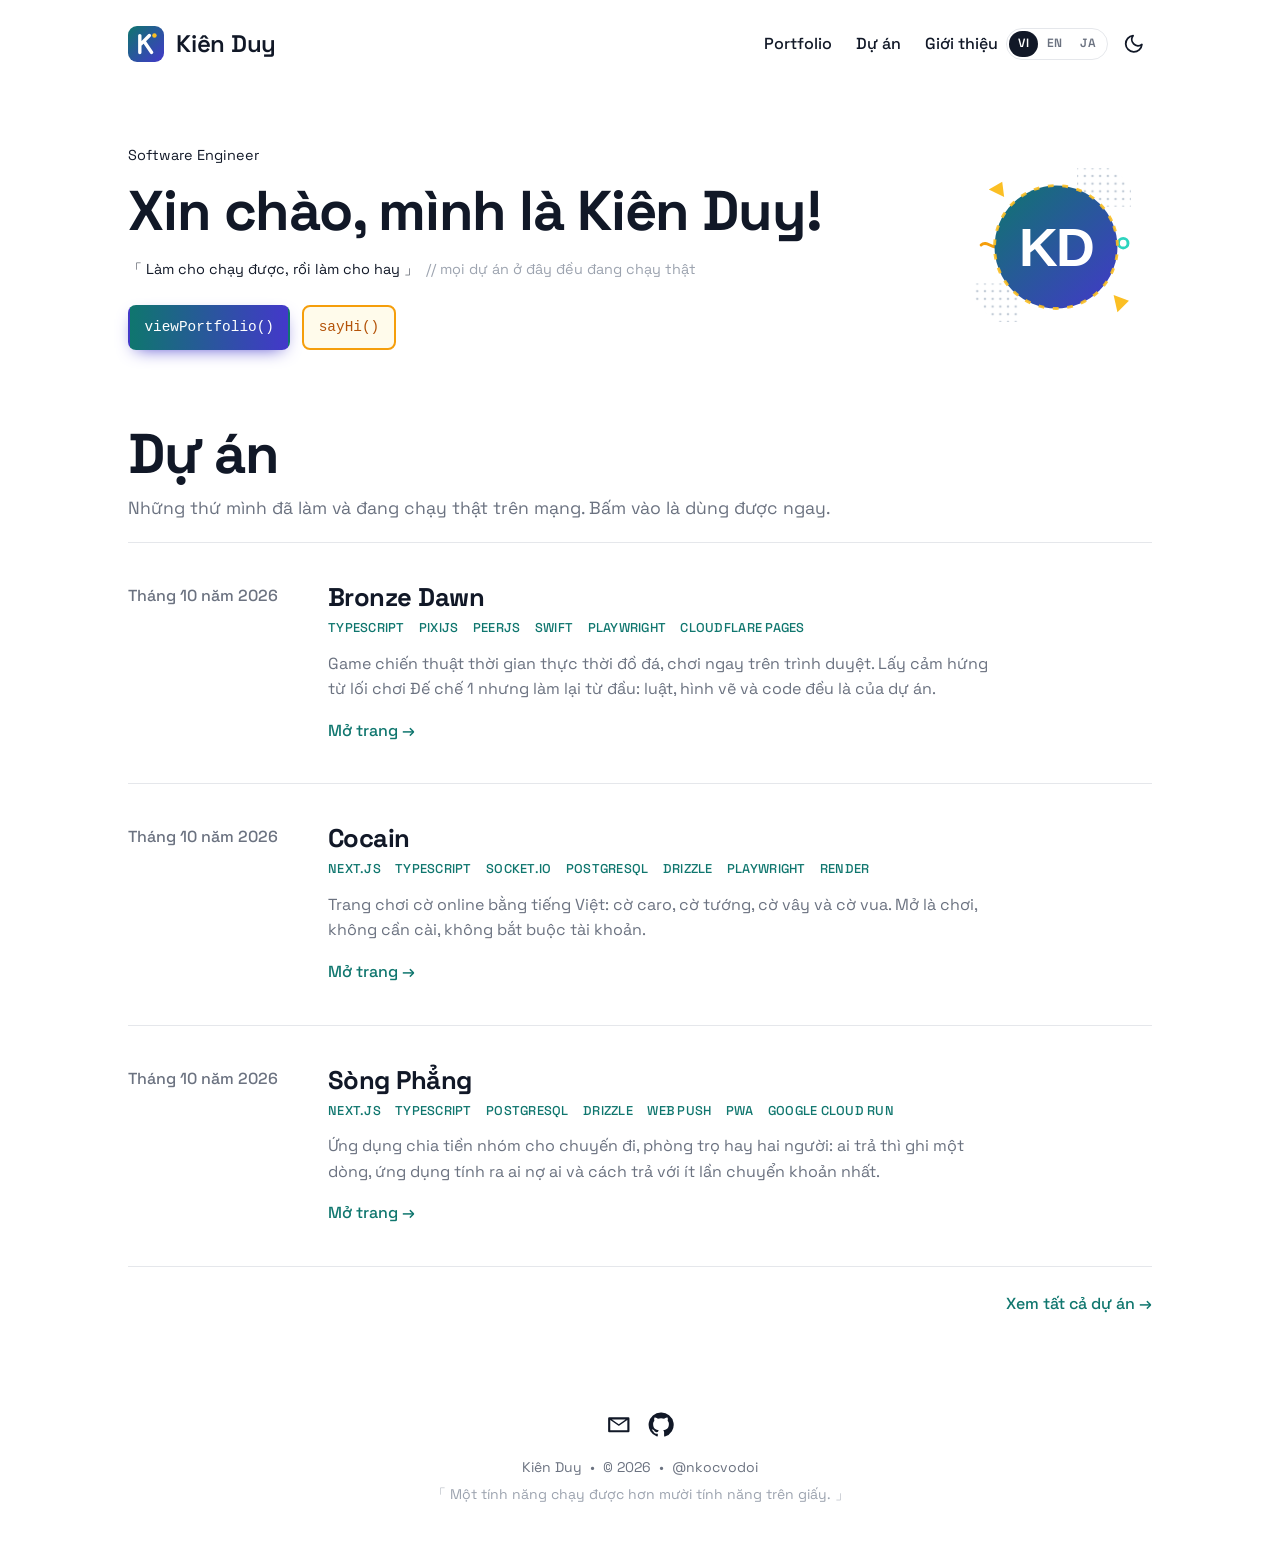
==== index.html @ 6a5aca80 "Personal site and portfolio for Kiên Duy Home page in the layout of vanhuy.dev with the live project" ====
<!doctype html>
<html lang="vi">
<head>
  <meta charset="utf-8">
  <meta name="viewport" content="width=device-width, initial-scale=1">
  <title>Kiên Duy</title>
  <meta name="description" content="Kiên Duy, Software Engineer. Bronze Dawn, Cocain, Sòng Phẳng: ba sản phẩm đang chạy thật.">
  <meta property="og:title" content="Kiên Duy">
  <meta property="og:description" content="Bronze Dawn, Cocain, Sòng Phẳng: ba sản phẩm đang chạy thật.">
  <meta property="og:image" content="https://nkocvodoi.github.io/portfolio/assets/img/bronzedawn.jpg">
  <meta name="theme-color" content="#0f766e">
  <link rel="icon" href="assets/img/logo.svg" type="image/svg+xml">
  <script>
    (function () {
      var d = document.documentElement;
      try {
        var t = localStorage.getItem('theme'); if (t) d.dataset.theme = t;
        var l = new URLSearchParams(location.search).get('lang') || localStorage.getItem('lang');
        if (l === 'en' || l === 'ja') { d.lang = l; d.classList.add('i18n-pending'); setTimeout(function () { d.classList.remove('i18n-pending'); }, 1500); }
      } catch (e) {}
    })();
  </script>
  <link rel="preconnect" href="https://fonts.googleapis.com">
  <link rel="preconnect" href="https://fonts.gstatic.com" crossorigin>
  <link rel="stylesheet" href="https://fonts.googleapis.com/css2?family=Space+Grotesk:wght@400;500;600;700&display=swap">
  <link rel="stylesheet" href="assets/css/site.css">
</head>
<body data-title="title.home">
  <a class="skip" href="#main" data-i18n="skip">Bỏ qua tới nội dung</a>

  <header class="site-header">
    <div class="wrap">
      <a class="brand" href="./">
        <img src="assets/img/logo.svg" alt="" width="36" height="36">
        <span class="brand-name" data-profile="name">Kiên Duy</span>
      </a>
      <div class="tools">
        <nav class="nav" id="nav">
          <a href="portfolio.html" data-i18n="nav.portfolio">Portfolio</a>
          <a href="projects.html" data-i18n="nav.projects">Dự án</a>
          <a href="about.html" data-i18n="nav.about">Giới thiệu</a>
          <div class="langs" role="group" aria-label="Ngôn ngữ" data-i18n-attr="aria-label:ui.lang">
            <button type="button" data-lang="vi" lang="vi">VI</button><button type="button" data-lang="en" lang="en">EN</button><button type="button" data-lang="ja" lang="ja">JA</button>
          </div>
        </nav>
        <div class="langs" role="group" aria-label="Ngôn ngữ" data-i18n-attr="aria-label:ui.lang">
          <button type="button" data-lang="vi" lang="vi">VI</button><button type="button" data-lang="en" lang="en">EN</button><button type="button" data-lang="ja" lang="ja">JA</button>
        </div>
        <button type="button" class="icon-btn" data-theme-toggle aria-label="Đổi giao diện sáng/tối" data-i18n-attr="aria-label:ui.theme">
          <svg class="theme-moon" viewBox="0 0 24 24" fill="none" stroke="currentColor" stroke-width="2" stroke-linecap="round" stroke-linejoin="round" aria-hidden="true"><path d="M21 12.8A9 9 0 1 1 11.2 3a7 7 0 0 0 9.8 9.8z"/></svg>
          <svg class="theme-sun" viewBox="0 0 24 24" fill="none" stroke="currentColor" stroke-width="2" stroke-linecap="round" aria-hidden="true"><circle cx="12" cy="12" r="4"/><path d="M12 2v2M12 20v2M4.9 4.9l1.4 1.4M17.7 17.7l1.4 1.4M2 12h2M20 12h2M4.9 19.1l1.4-1.4M17.7 6.3l1.4-1.4"/></svg>
        </button>
        <button type="button" class="icon-btn menu-btn" data-menu-toggle aria-controls="nav" aria-expanded="false" aria-label="Mở menu" data-i18n-attr="aria-label:ui.menu">
          <svg viewBox="0 0 24 24" fill="none" stroke="currentColor" stroke-width="2" stroke-linecap="round" aria-hidden="true"><path d="M4 7h16M4 12h16M4 17h16"/></svg>
        </button>
      </div>
    </div>
  </header>

  <main id="main" class="wrap">
    <section class="hero">
      <div>
        <p class="hero-role" data-profile="role">Software Engineer</p>
        <h1 data-i18n="hero.hello">Xin chào, mình là Kiên Duy!</h1>
        <p class="hero-tag">「 <span data-profile="tagline">Làm cho chạy được, rồi làm cho hay</span> 」<span class="note">// <span data-profile="taglineNote">mọi dự án ở đây đều đang chạy thật</span></span></p>
        <div class="hero-cta">
          <a class="code-btn solid" href="portfolio.html">viewPortfolio()</a>
          <a class="code-btn outline" data-mail href="mailto:nguyenduykien.works@gmail.com">sayHi()</a>
        </div>
      </div>
      <img class="avatar" src="assets/img/avatar.svg" alt="" width="192" height="192">
    </section>

    <section aria-labelledby="projects-h">
      <div class="section-head">
        <h2 id="projects-h" data-i18n="home.title">Dự án</h2>
        <p data-i18n="home.intro">Những thứ mình đã làm và đang chạy thật trên mạng. Bấm vào là dùng được ngay.</p>
      </div>
      <ul class="rows" data-render="project-list"></ul>
      <noscript>
        <ul class="rows">
          <li class="row"><a class="more" href="https://bronzedawn.pages.dev/">Bronze Dawn →</a></li>
          <li class="row"><a class="more" href="https://cocain.onrender.com/">Cocain →</a></li>
          <li class="row"><a class="more" href="https://songphang-637431531944.asia-southeast1.run.app/">Sòng Phẳng →</a></li>
        </ul>
      </noscript>
      <div class="all"><a class="more" href="projects.html" data-i18n="home.all">Xem tất cả dự án →</a></div>
    </section>
  </main>

  <footer class="site-footer">
    <div class="socials">
      <a data-mail href="mailto:nguyenduykien.works@gmail.com" aria-label="Email">
        <svg viewBox="0 0 24 24" fill="currentColor" aria-hidden="true"><path d="M3 5h18a1 1 0 0 1 1 1v12a1 1 0 0 1-1 1H3a1 1 0 0 1-1-1V6a1 1 0 0 1 1-1zm1 2.4V17h16V7.4l-7.4 5.2a1 1 0 0 1-1.2 0L4 7.4zM5.6 7l6.4 4.5L18.4 7H5.6z"/></svg>
      </a>
      <a data-github href="https://github.com/nkocvodoi" target="_blank" rel="noopener" aria-label="GitHub">
        <svg viewBox="0 0 24 24" fill="currentColor" aria-hidden="true"><path d="M12 .5a11.5 11.5 0 0 0-3.6 22.4c.6.1.8-.3.8-.6v-2c-3.2.7-3.9-1.5-3.9-1.5-.5-1.3-1.3-1.7-1.3-1.7-1-.7.1-.7.1-.7 1.2.1 1.8 1.2 1.8 1.2 1 1.8 2.8 1.3 3.5 1 .1-.8.4-1.3.7-1.6-2.6-.3-5.3-1.3-5.3-5.7 0-1.3.5-2.3 1.2-3.1-.1-.3-.5-1.5.1-3.1 0 0 1-.3 3.2 1.2a11 11 0 0 1 5.8 0c2.2-1.5 3.2-1.2 3.2-1.2.6 1.6.2 2.8.1 3.1.8.8 1.2 1.9 1.2 3.1 0 4.4-2.7 5.4-5.3 5.7.4.4.8 1.1.8 2.2v3.2c0 .3.2.7.8.6A11.5 11.5 0 0 0 12 .5z"/></svg>
      </a>
    </div>
    <p><span data-profile="name">Kiên Duy</span><span class="dot">•</span>© <span data-year>2026</span><span class="dot">•</span><a data-github href="https://github.com/nkocvodoi" target="_blank" rel="noopener">@nkocvodoi</a></p>
    <p class="quote">「 <span data-profile="quote">Một tính năng chạy được hơn mười tính năng trên giấy.</span> 」</p>
  </footer>

  <script src="assets/js/data.js"></script>
  <script src="assets/js/site.js"></script>
</body>
</html>
---- assets/css/site.css ----
/* Home, projects, about and 404. The portfolio has its own sheet. */

:root {
  --bg: #ffffff;
  --fg: #111827;
  --muted: #6b7280;
  --faint: #9ca3af;
  --line: #e5e7eb;
  --card: #ffffff;
  --accent: #0f766e;
  --accent-hover: #115e59;
  --warm: #b45309;
  --warm-line: #f59e0b;
  --warm-soft: #fffbeb;
  --grad: linear-gradient(90deg, #0f766e, #4338ca);
  --font: 'Space Grotesk', 'Hiragino Sans', 'Yu Gothic', 'Noto Sans JP', system-ui, sans-serif;
  color-scheme: light;
}

@media (prefers-color-scheme: dark) {
  :root:not([data-theme="light"]) {
    --bg: #0b0f17;
    --fg: #f3f4f6;
    --muted: #9ca3af;
    --faint: #6b7280;
    --line: #1f2937;
    --card: #111827;
    --accent: #2dd4bf;
    --accent-hover: #5eead4;
    --warm: #fbbf24;
    --warm-soft: #1c1408;
    color-scheme: dark;
  }
}

:root[data-theme="dark"] {
  --bg: #0b0f17;
  --fg: #f3f4f6;
  --muted: #9ca3af;
  --faint: #6b7280;
  --line: #1f2937;
  --card: #111827;
  --accent: #2dd4bf;
  --accent-hover: #5eead4;
  --warm: #fbbf24;
  --warm-soft: #1c1408;
  color-scheme: dark;
}

*, *::before, *::after { box-sizing: border-box; }
html.i18n-pending body { visibility: hidden; }

body {
  margin: 0;
  background: var(--bg);
  color: var(--fg);
  font-family: var(--font);
  line-height: 1.6;
  -webkit-font-smoothing: antialiased;
}

a { color: inherit; text-decoration: none; }
img { max-width: 100%; display: block; }
h1, h2, h3 { line-height: 1.15; letter-spacing: -0.02em; }
:focus-visible { outline: 2px solid var(--accent); outline-offset: 3px; border-radius: 4px; }

.sr-only {
  position: absolute; width: 1px; height: 1px; padding: 0; margin: -1px;
  overflow: hidden; clip: rect(0 0 0 0); white-space: nowrap; border: 0;
}
.skip { position: absolute; left: 1rem; top: -3rem; background: var(--fg); color: var(--bg); padding: .5rem 1rem; border-radius: .375rem; z-index: 50; }
.skip:focus { top: 1rem; }

.wrap { max-width: 48rem; margin: 0 auto; padding: 0 1rem; }
@media (min-width: 640px) { .wrap { padding: 0 1.5rem; } }
@media (min-width: 1280px) { .wrap { max-width: 64rem; padding: 0; } }

/* ---- header ---- */

.site-header {
  position: sticky; top: 0; z-index: 20;
  background: color-mix(in srgb, var(--bg) 88%, transparent);
  backdrop-filter: saturate(1.4) blur(8px);
}
.site-header .wrap { display: flex; align-items: center; justify-content: space-between; height: 5.5rem; gap: 1rem; }
.brand { display: flex; align-items: center; gap: .75rem; font-weight: 600; font-size: 1.5rem; letter-spacing: -0.01em; }
.brand img { width: 2.25rem; height: 2.25rem; }

.nav { display: flex; align-items: center; gap: 1.5rem; font-weight: 500; }
.nav a:hover, .nav a[aria-current="page"] { color: var(--accent); }
.tools { display: flex; align-items: center; gap: .5rem; }

.langs { display: inline-flex; border: 1px solid var(--line); border-radius: 999px; padding: 2px; }
.langs button {
  font: inherit; font-size: .75rem; font-weight: 600; letter-spacing: .04em;
  border: 0; background: none; color: var(--muted); padding: .2rem .55rem; border-radius: 999px; cursor: pointer;
}
.langs button[aria-pressed="true"] { background: var(--fg); color: var(--bg); }

.icon-btn {
  display: inline-grid; place-items: center; width: 2.25rem; height: 2.25rem;
  border: 0; background: none; color: var(--fg); border-radius: .5rem; cursor: pointer;
}
.icon-btn:hover { color: var(--accent); }
.icon-btn svg { width: 1.35rem; height: 1.35rem; }
.theme-sun { display: none; }
:root[data-theme="dark"] .theme-sun { display: block; }
:root[data-theme="dark"] .theme-moon { display: none; }
@media (prefers-color-scheme: dark) {
  :root:not([data-theme="light"]) .theme-sun { display: block; }
  :root:not([data-theme="light"]) .theme-moon { display: none; }
}

.menu-btn { display: none; }

@media (max-width: 767px) {
  .menu-btn { display: inline-grid; }
  .brand-name { font-size: 1.25rem; }
  .nav {
    display: none; position: absolute; left: 0; right: 0; top: 100%;
    flex-direction: column; align-items: stretch; gap: 0;
    background: var(--bg); border-bottom: 1px solid var(--line); padding: .5rem 1rem 1.25rem;
    font-size: 1.25rem;
  }
  .nav a { padding: .75rem 0; border-bottom: 1px solid var(--line); }
  .menu-open .nav { display: flex; }
  .tools .langs { display: none; }
  .nav .langs { display: inline-flex; align-self: flex-start; margin-top: 1rem; }
}
@media (min-width: 768px) { .nav .langs { display: none; } }

/* ---- hero ---- */

.hero { display: grid; gap: 2rem; padding: 3.5rem 0 3rem; }
@media (min-width: 768px) { .hero { grid-template-columns: 1fr auto; align-items: center; } }
.hero-role { margin: 0 0 .75rem; font-size: .9rem; }
.hero h1 { margin: 0 0 .9rem; font-size: clamp(2.25rem, 7vw, 3.5rem); font-weight: 700; }
.hero-tag { margin: 0 0 1.5rem; font-size: .9rem; }
.hero-tag .note { color: var(--faint); margin-left: .5rem; }
.hero-cta { display: flex; flex-wrap: wrap; gap: .75rem; }

.code-btn {
  font-family: ui-monospace, 'SF Mono', Menlo, monospace; font-size: .9rem;
  padding: .55rem .9rem; border-radius: .5rem; border: 2px solid transparent;
  transition: transform .15s ease, box-shadow .15s ease;
}
.code-btn:hover { transform: translateY(-1px); }
.code-btn.solid { background: var(--grad); color: #fff; box-shadow: 0 6px 18px -8px #4338ca; }
.code-btn.outline { border-color: var(--warm-line); color: var(--warm); background: var(--warm-soft); }

.avatar { width: 10rem; height: 10rem; border-radius: 50%; }
@media (min-width: 768px) { .avatar { width: 12rem; height: 12rem; } }

/* ---- sections ---- */

.section-head { padding: 1.5rem 0 1.25rem; border-bottom: 1px solid var(--line); }
.section-head h2, .page-head h1 { margin: 0 0 .5rem; font-size: clamp(2.25rem, 6vw, 3.5rem); font-weight: 700; }
.section-head p, .page-head p { margin: 0; color: var(--muted); font-size: 1.1rem; }
.page-head { padding: 2rem 0 1.5rem; border-bottom: 1px solid var(--line); }

.rows { list-style: none; margin: 0; padding: 0; }
.row { padding: 2.5rem 0; border-bottom: 1px solid var(--line); }
.row article { display: grid; gap: .5rem; }
@media (min-width: 1024px) { .row article { grid-template-columns: 11rem 1fr; gap: 1.5rem; } }
.row dl, .row dd { margin: 0; }
.row-date { color: var(--muted); font-weight: 500; }
.row-title { margin: 0 0 .35rem; font-size: 1.6rem; font-weight: 700; }
.row-title a:hover { color: var(--accent); }
.row-text { color: var(--muted); margin: .75rem 0 1rem; max-width: 42rem; }

.tags { list-style: none; display: flex; flex-wrap: wrap; gap: .25rem .9rem; margin: 0; padding: 0; }
.tags li { color: var(--accent); font-size: .8rem; font-weight: 500; text-transform: uppercase; letter-spacing: .02em; }
.more { color: var(--accent); font-weight: 500; }
.more:hover { color: var(--accent-hover); }
.all { display: flex; justify-content: flex-end; padding: 1.5rem 0 0; }

/* ---- project cards ---- */

.cards { list-style: none; margin: 0; padding: 2.5rem 0 0; display: grid; gap: 1.5rem; }
@media (min-width: 768px) { .cards { grid-template-columns: 1fr 1fr; } }
.card { border: 2px solid var(--line); border-radius: .75rem; overflow: hidden; background: var(--card); display: flex; flex-direction: column; }
.card-img { aspect-ratio: 16 / 9; overflow: hidden; border-bottom: 1px solid var(--line); }
.card-img img { width: 100%; height: 100%; object-fit: cover; object-position: top; transition: transform .4s ease; }
.card:hover .card-img img { transform: scale(1.03); }
.card-body { padding: 1.5rem; display: flex; flex-direction: column; gap: .75rem; flex: 1; }
.card-title { margin: 0; font-size: 1.5rem; }
.card-title a:hover { color: var(--accent); }
.card-text { margin: 0; color: var(--muted); }
.card-body .more { margin-top: auto; }

/* ---- about ---- */

.about { display: grid; gap: 2rem; padding: 2.5rem 0; }
@media (min-width: 1024px) { .about { grid-template-columns: 16rem 1fr; align-items: start; } }
.profile { text-align: center; display: flex; flex-direction: column; align-items: center; gap: .25rem; }
.profile .avatar { width: 12rem; height: 12rem; margin-bottom: 1rem; }
.profile h2 { margin: 0; font-size: 1.5rem; }
.profile p { margin: 0; color: var(--muted); }
.prose p { margin: 0 0 1.1rem; color: var(--muted); font-size: 1.05rem; }
.prose p:first-child { color: var(--fg); }

/* ---- 404 ---- */

.notfound { display: flex; flex-wrap: wrap; align-items: center; justify-content: center; gap: 2rem; min-height: 55vh; text-align: left; }
.notfound .big { font-size: clamp(5rem, 18vw, 6.5rem); font-weight: 800; letter-spacing: -0.04em; margin: 0; padding-right: 2rem; border-right: 1px solid var(--line); line-height: 1; }
.notfound h1 { margin: 0 0 .75rem; font-size: 1.5rem; }
.notfound p { margin: 0 0 1.25rem; color: var(--muted); max-width: 22rem; }
@media (max-width: 520px) { .notfound .big { border: 0; padding: 0; } }

/* ---- footer ---- */

.site-footer { margin-top: 4rem; padding: 2rem 0 2.5rem; text-align: center; font-size: .875rem; color: var(--muted); }
.socials { display: flex; justify-content: center; gap: 1rem; margin-bottom: .75rem; }
.socials a { color: var(--fg); }
.socials a:hover { color: var(--accent); }
.socials svg { width: 1.6rem; height: 1.6rem; }
.site-footer p { margin: .25rem 0; }
.site-footer .dot { margin: 0 .5rem; }
.site-footer .quote { color: var(--faint); }
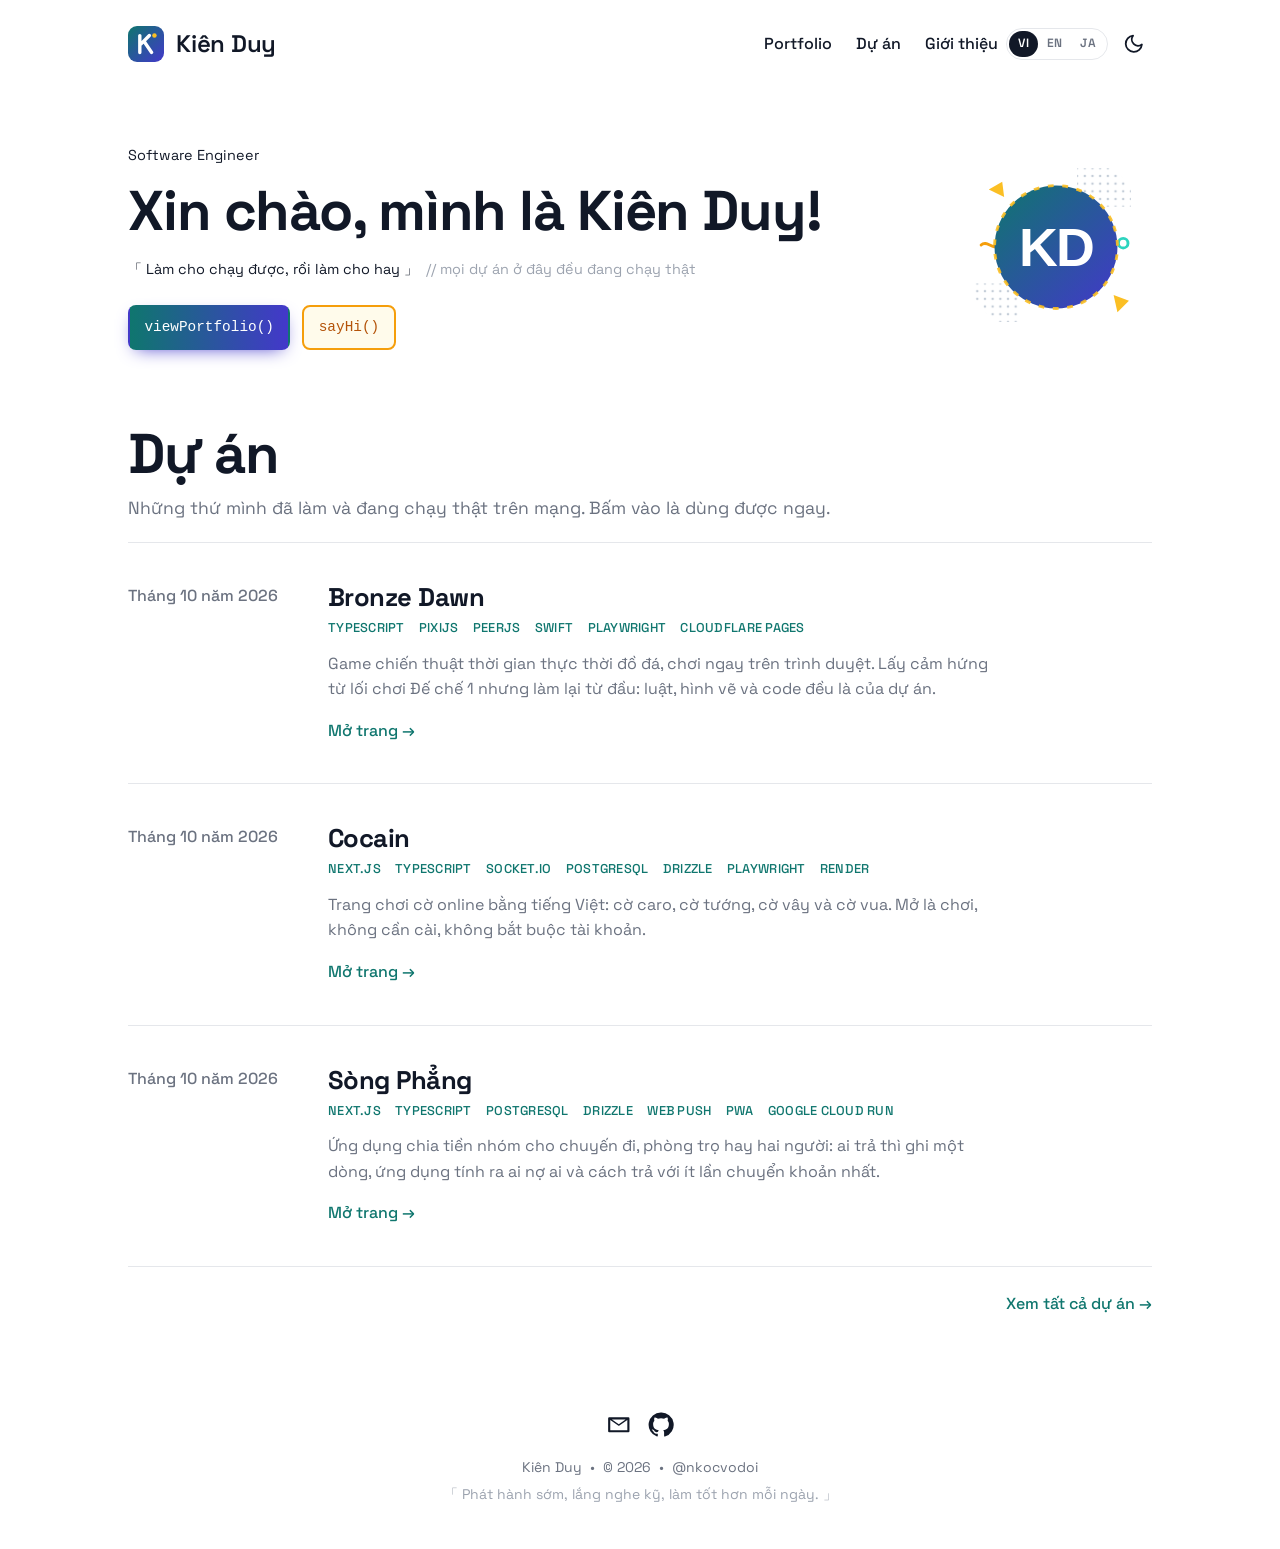
==== commit 7479bb70: "Replace the site quote "Ship early, listen closely, get better every day." in all three languages, p" ====
--- a/index.html
+++ b/index.html
@@ -98,7 +98,7 @@
       </a>
     </div>
     <p><span data-profile="name">Kiên Duy</span><span class="dot">•</span>© <span data-year>2026</span><span class="dot">•</span><a data-github href="https://github.com/nkocvodoi" target="_blank" rel="noopener">@nkocvodoi</a></p>
-    <p class="quote">「 <span data-profile="quote">Một tính năng chạy được hơn mười tính năng trên giấy.</span> 」</p>
+    <p class="quote">「 <span data-profile="quote">Phát hành sớm, lắng nghe kỹ, làm tốt hơn mỗi ngày.</span> 」</p>
   </footer>
 
   <script src="assets/js/data.js"></script>
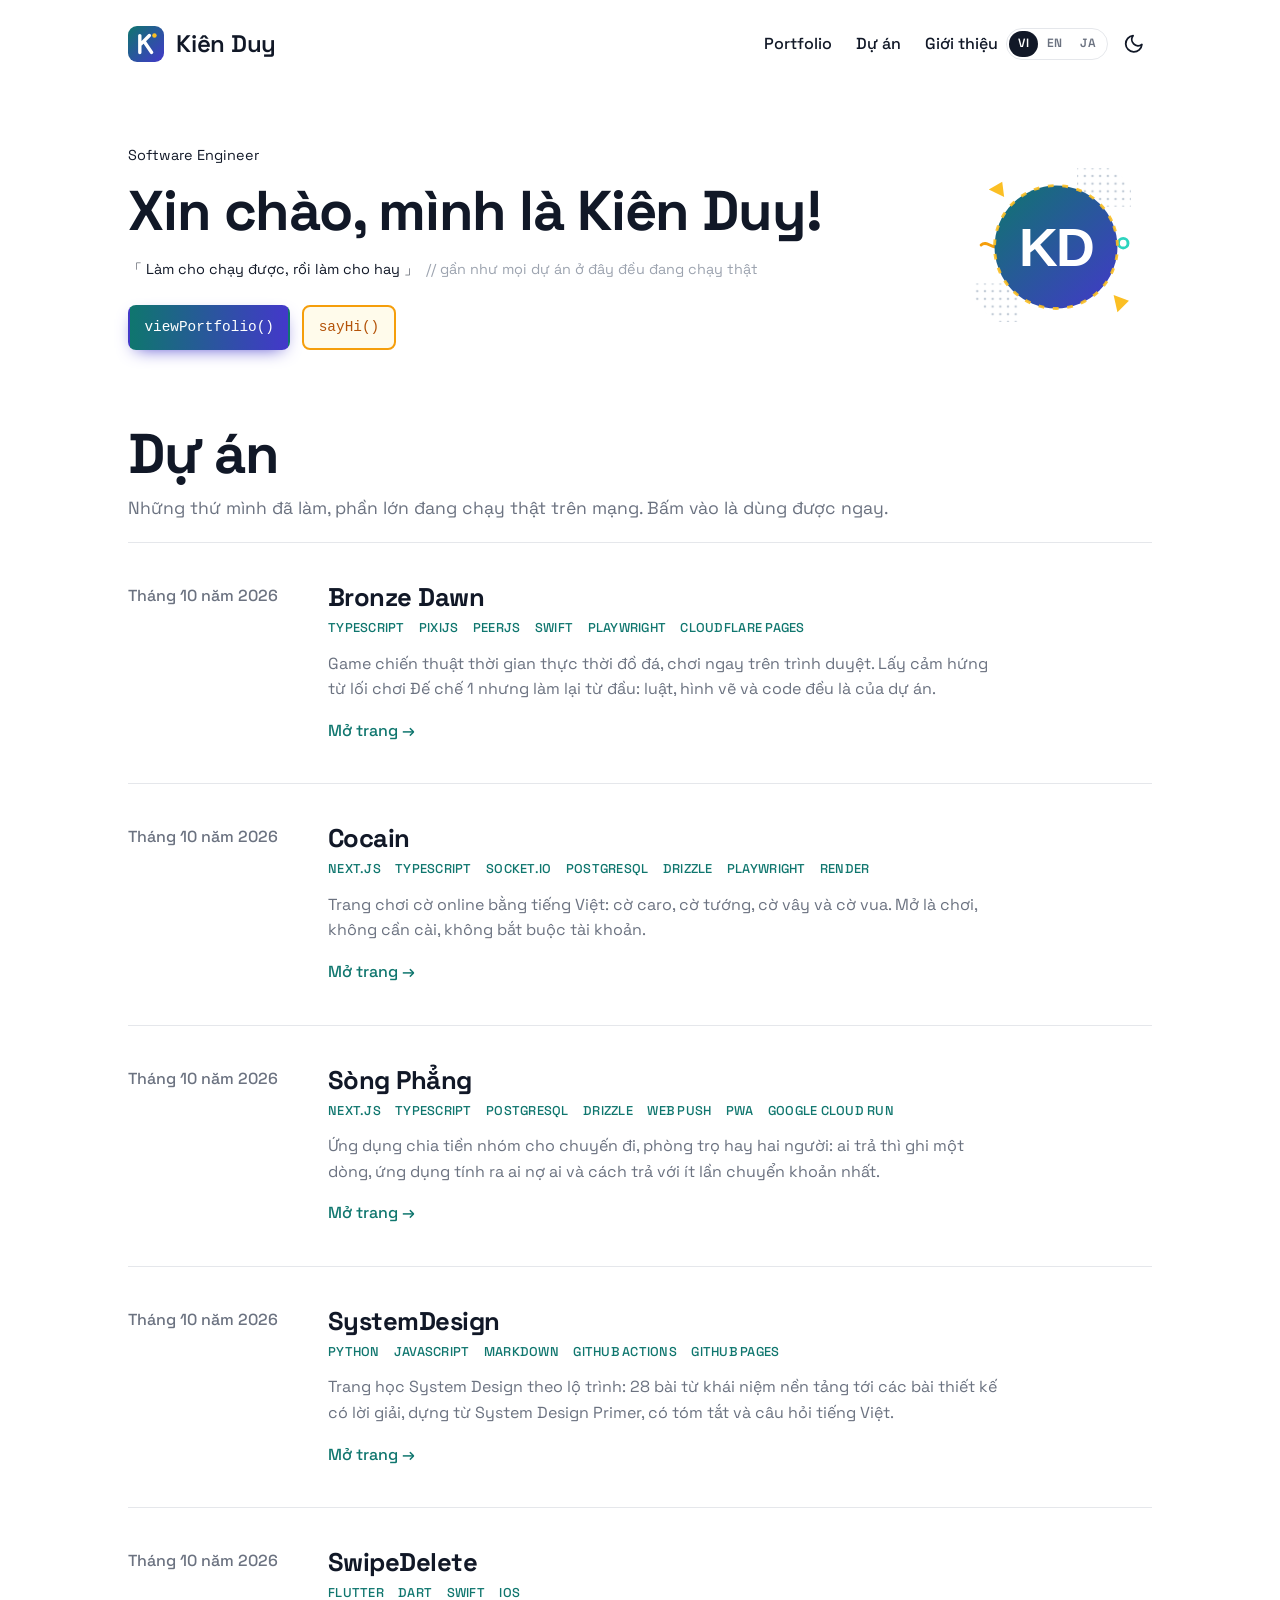
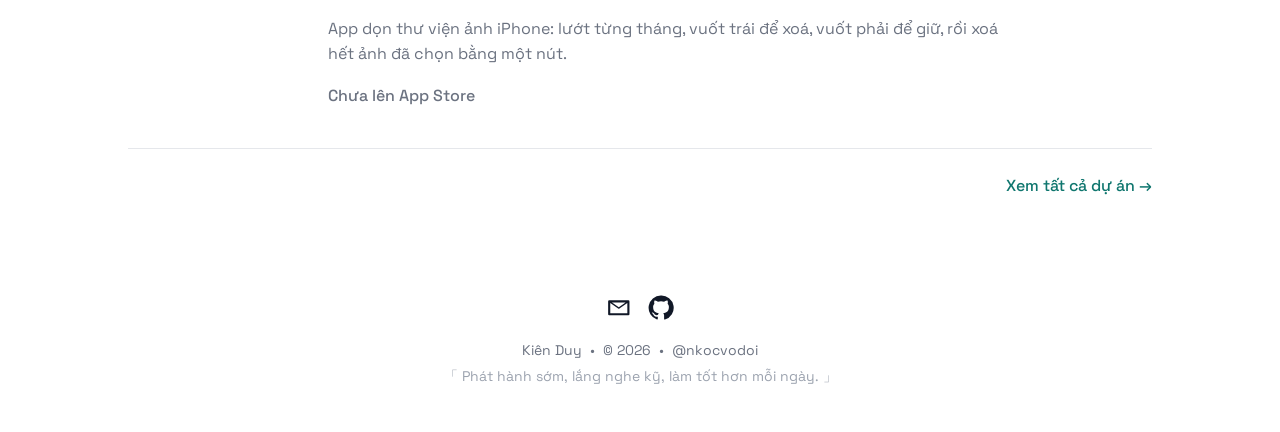
==== commit 11407136: "Add SystemDesign and SwipeDelete to the portfolio SwipeDelete is not in the App Store yet, so projec" ====
--- a/index.html
+++ b/index.html
@@ -62,7 +62,7 @@
       <div>
         <p class="hero-role" data-profile="role">Software Engineer</p>
         <h1 data-i18n="hero.hello">Xin chào, mình là Kiên Duy!</h1>
-        <p class="hero-tag">「 <span data-profile="tagline">Làm cho chạy được, rồi làm cho hay</span> 」<span class="note">// <span data-profile="taglineNote">mọi dự án ở đây đều đang chạy thật</span></span></p>
+        <p class="hero-tag">「 <span data-profile="tagline">Làm cho chạy được, rồi làm cho hay</span> 」<span class="note">// <span data-profile="taglineNote">gần như mọi dự án ở đây đều đang chạy thật</span></span></p>
         <div class="hero-cta">
           <a class="code-btn solid" href="portfolio.html">viewPortfolio()</a>
           <a class="code-btn outline" data-mail href="mailto:nguyenduykien.works@gmail.com">sayHi()</a>
@@ -74,14 +74,16 @@
     <section aria-labelledby="projects-h">
       <div class="section-head">
         <h2 id="projects-h" data-i18n="home.title">Dự án</h2>
-        <p data-i18n="home.intro">Những thứ mình đã làm và đang chạy thật trên mạng. Bấm vào là dùng được ngay.</p>
+        <p data-i18n="home.intro">Những thứ mình đã làm, phần lớn đang chạy thật trên mạng. Bấm vào là dùng được ngay.</p>
       </div>
       <ul class="rows" data-render="project-list"></ul>
       <noscript>
         <ul class="rows">
           <li class="row"><a class="more" href="https://bronzedawn.pages.dev/">Bronze Dawn →</a></li>
-          <li class="row"><a class="more" href="https://cocain.onrender.com/">Cocain →</a></li>
+          <li class="row"><a class="more" href="https://cocain-394370752419.asia-southeast1.run.app/ho-so">Cocain →</a></li>
           <li class="row"><a class="more" href="https://songphang-637431531944.asia-southeast1.run.app/">Sòng Phẳng →</a></li>
+          <li class="row"><a class="more" href="https://nkocvodoi.github.io/SystemDesign/">SystemDesign →</a></li>
+          <li class="row">SwipeDelete (chưa lên App Store)</li>
         </ul>
       </noscript>
       <div class="all"><a class="more" href="projects.html" data-i18n="home.all">Xem tất cả dự án →</a></div>
--- a/assets/css/site.css
+++ b/assets/css/site.css
@@ -172,6 +172,7 @@
 .tags li { color: var(--accent); font-size: .8rem; font-weight: 500; text-transform: uppercase; letter-spacing: .02em; }
 .more { color: var(--accent); font-weight: 500; }
 .more:hover { color: var(--accent-hover); }
+.status-note { color: var(--muted); font-weight: 500; }
 .all { display: flex; justify-content: flex-end; padding: 1.5rem 0 0; }
 
 /* ---- project cards ---- */
